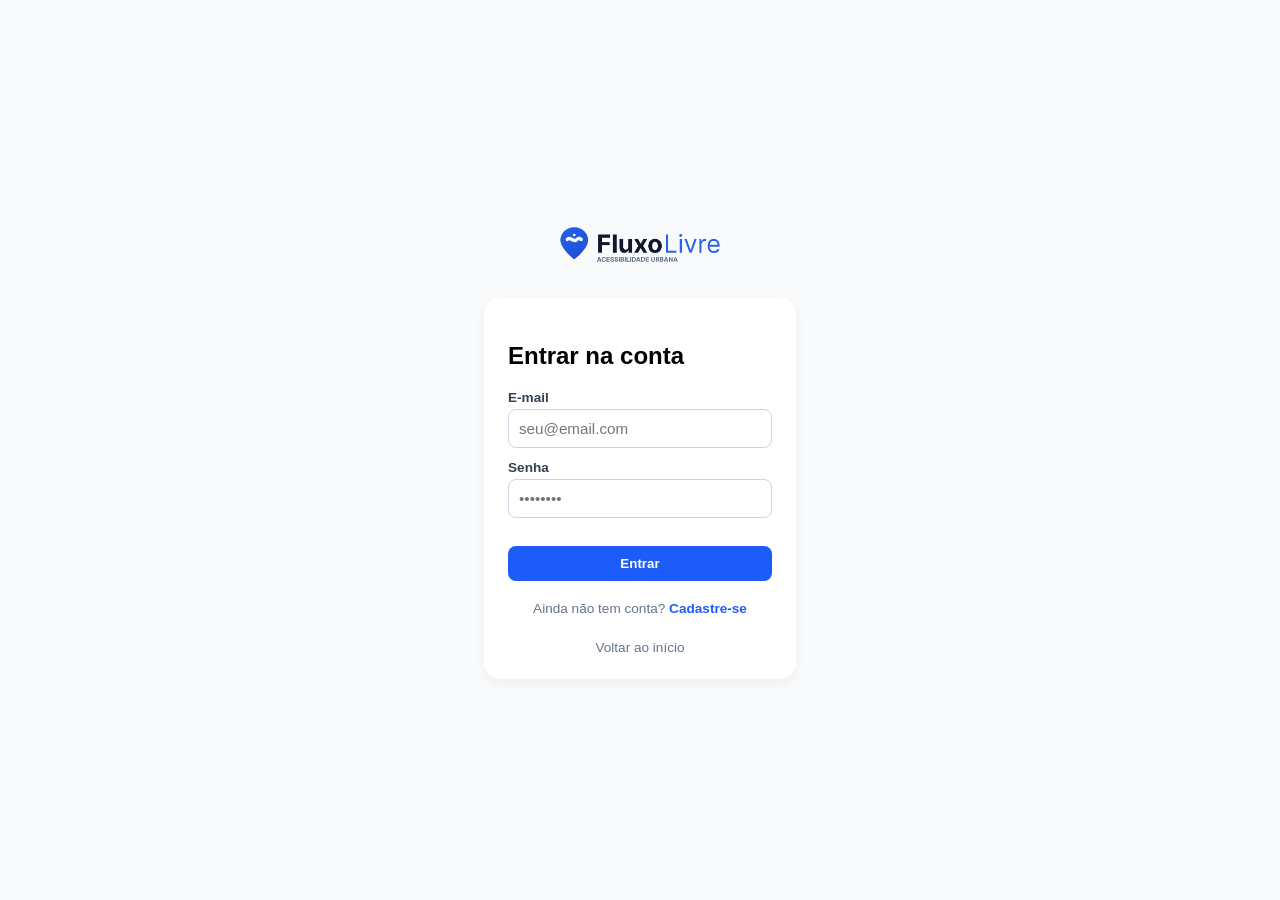
==== fluxo-livre-frontend/login.html @ cc85cd40 "feat: add backend and frontend to the same root folder - for hosting purposes" ====
<!DOCTYPE html>
<html lang="pt-BR">
<head>
    <meta charset="UTF-8">
    <meta name="viewport" content="width=device-width, initial-scale=1.0, maximum-scale=1.0, user-scalable=no">
    <title>Login - Fluxo Livre</title>
    <link rel="stylesheet" href="style.css">
</head>
<body class="auth-body">

    <main class="auth-container">
        <img src="assets/logo.png" alt="Fluxo Livre" class="auth-logo">
        
        <form id="form-login" class="auth-form">
            <h2>Entrar na conta</h2>

            <div class="form-group">
                <label for="email">E-mail</label>
                <input type="email" id="email" required placeholder="seu@email.com">
            </div>

            <div class="form-group">
                <label for="password">Senha</label>
                <input type="password" id="password" required placeholder="••••••••">
            </div>

            <button type="submit" class="btn-primary btn-block">Entrar</button>

            <div class="auth-links">
                <p class="register-text">
                    Ainda não tem conta? <a href="register.html" class="link-highlight">Cadastre-se</a>
                </p>
                <a href="index.html" class="btn-link">Voltar ao início</a>
            </div>
        </form>
    </main>

    <script src="app.js"></script>
</body>
</html>
---- fluxo-livre-frontend/style.css ----
* {
    box-sizing: border-box;
}

html, body {
    margin: 0;
    padding: 0;
    width: 100%;
    height: 100%;
    overflow: hidden; /* Trava rolagens e barras extras */
    font-family: -apple-system, BlinkMacSystemFont, "Segoe UI", Roboto, sans-serif;
}

#map {
    width: 100vw;
    height: 100vh; /* Faz o mapa ocupar 100% da tela do celular */
}

.app-header {
    position: absolute;
    top: 12px;
    left: 50%;
    transform: translateX(-50%);
    z-index: 1000;
    
    display: flex;
    align-items: center;
    justify-content: center;
    
    background: rgba(255, 255, 255, 0.95);
    padding: 6px 16px;
    border-radius: 20px;
    box-shadow: 0 4px 12px rgba(0, 0, 0, 0.15);
}

.app-logo {
    height: 32px; /* Ajusta a altura da imagem mantendo a proporção */
    width: auto;  /* Permite que a imagem se expanda horizontalmente */
    object-fit: contain;
}

.fab-btn {
    position: absolute;
    bottom: 24px;
    right: 24px;
    z-index: 1000;
    
    width: 56px;
    height: 56px;
    border-radius: 50%;
    border: none;
    background-color: #1E5CFA;
    color: #ffffff;
    font-size: 28px;
    font-weight: 300;
    
    box-shadow: 0 4px 12px rgba(30, 92, 250, 0.4);
    cursor: pointer;
    display: flex;
    align-items: center;
    justify-content: center;
    transition: transform 0.2s, background-color 0.2s;
}

.fab-btn:active {
    transform: scale(0.92);
    background-color: #1545c7;
}

.modal-overlay {
    position: fixed;
    top: 0;
    left: 0;
    width: 100vw;
    height: 100vh;
    background: rgba(0, 0, 0, 0.5);
    z-index: 2000;
    
    display: flex;
    align-items: center;
    justify-content: center;
    padding: 16px;
}

.modal-overlay.hidden {
    display: none;
}

.modal-content {
    background: #ffffff;
    width: 100%;
    max-width: 400px;
    border-radius: 16px;
    padding: 20px;
    box-shadow: 0 10px 25px rgba(0,0,0,0.2);
}

.modal-content h2 {
    margin-top: 0;
    font-size: 1.2rem;
    color: #0F172A;
}

.modal-instruction {
    font-size: 0.85rem;
    color: #64748B;
    margin-bottom: 16px;
}

.form-group {
    margin-bottom: 12px;
}

.form-group label {
    display: block;
    font-size: 0.85rem;
    font-weight: 600;
    color: #334155;
    margin-bottom: 4px;
}

.form-group input, .form-group select, .form-group textarea {
    width: 100%;
    padding: 10px;
    border: 1px solid #CBD5E1;
    border-radius: 8px;
    font-size: 0.95rem;
    font-family: inherit;
    resize: vertical;
}

.form-row {
    display: flex;
    gap: 8px;
}

.modal-actions {
    display: flex;
    justify-content: flex-end;
    gap: 8px;
    margin-top: 16px;
}

.btn-primary, .btn-secondary {
    padding: 10px 16px;
    border-radius: 8px;
    border: none;
    font-weight: 600;
    cursor: pointer;
}

.btn-primary {
    background-color: #1E5CFA;
    color: white;
}

.btn-secondary {
    background-color: #E2E8F0;
    color: #475569;
}

.home-body {
    background-color: #ffffff;
    display: flex;
    align-items: center;
    justify-content: center;
    height: 100vh;
    margin: 0;
}

.home-container {
    width: 100%;
    max-width: 360px;
    padding: 24px;
    display: flex;
    flex-direction: column;
    align-items: center;
    gap: 80px;
}

.main-logo {
    width: 220px;
    height: auto;
}

/* GRID DE NAVEGAÇÃO (4 BOTÕES) */
.menu-grid {
    display: grid;
    grid-template-columns: 1fr 1fr;
    gap: 40px 32px;
    width: 100%;
}

.menu-item {
    display: flex;
    flex-direction: column;
    align-items: center;
    text-decoration: none;
    gap: 8px;
}

.icon-circle {
    width: 64px;
    height: 64px;
    border-radius: 50%;
    background-color: #1E5CFA;
    color: #ffffff;
    display: flex;
    align-items: center;
    justify-content: center;
    box-shadow: 0 4px 10px rgba(30, 92, 250, 0.25);
    transition: transform 0.2s;
}

.icon-circle i {
    width: 28px;
    height: 28px;
}

.menu-item span {
    font-size: 0.9rem;
    font-weight: 600;
    color: #0F172A;
}

.menu-item:active .icon-circle {
    transform: scale(0.92);
}

/* ESTILOS DE TELA DE LOGIN */
.auth-body {
    background-color: #f8fafc;
    display: flex;
    align-items: center;
    justify-content: center;
    min-height: 100vh;
    margin: 0;
}

.auth-container {
    width: 100%;
    max-width: 360px;
    padding: 24px;
    display: flex;
    flex-direction: column;
    align-items: center;
}

.auth-logo {
    width: 180px;
    margin-bottom: 32px;
}

.auth-form {
    background: #ffffff;
    width: 100%;
    padding: 24px;
    border-radius: 16px;
    box-shadow: 0 4px 12px rgba(0,0,0,0.05);
}

.btn-block {
    width: 100%;
    margin-top: 16px;
}

.btn-link {
    display: block;
    text-align: center;
    margin-top: 12px;
    color: #64748b;
    text-decoration: none;
    font-size: 0.85rem;
}

.logo-link {
    display: inline-flex;
    align-items: center;
    text-decoration: none;
    cursor: pointer;
}

.auth-links {
    margin-top: 20px;
    text-align: center;
    display: flex;
    flex-direction: column;
    gap: 12px;
}

.register-text {
    font-size: 0.85rem;
    color: #64748b;
    margin: 0;
}

.link-highlight {
    color: #1E5CFA;
    font-weight: 600;
    text-decoration: none;
}

.link-highlight:hover {
    text-decoration: underline;
}
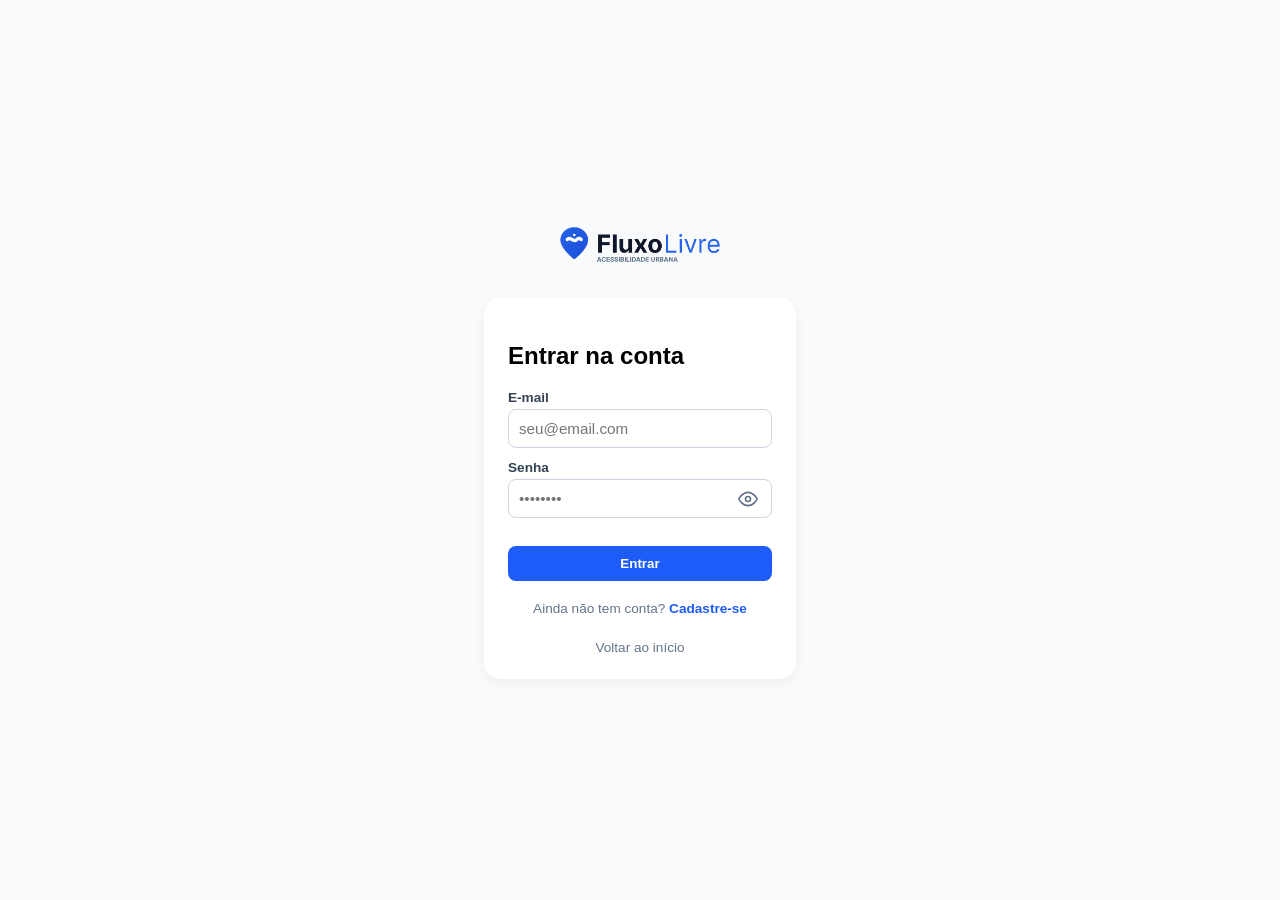
==== commit 4f06bf1a: "Feat: add eye to get to see the password" ====
--- a/fluxo-livre-frontend/login.html
+++ b/fluxo-livre-frontend/login.html
@@ -21,7 +21,19 @@
 
             <div class="form-group">
                 <label for="password">Senha</label>
-                <input type="password" id="password" required placeholder="••••••••">
+                <div class="password-wrapper">
+                    <input type="password" id="password" required placeholder="••••••••">
+                    <button type="button" class="btn-toggle-password" aria-label="Mostrar senha" title="Mostrar/ocultar senha">
+                        <svg class="icon-eye" viewBox="0 0 24 24" width="20" height="20" stroke="currentColor" stroke-width="2" fill="none" stroke-linecap="round" stroke-linejoin="round">
+                            <path d="M1 12s4-8 11-8 11 8 11 8-4 8-11 8-11-8-11-8z"></path>
+                            <circle cx="12" cy="12" r="3"></circle>
+                        </svg>
+                        <svg class="icon-eye-off hidden" viewBox="0 0 24 24" width="20" height="20" stroke="currentColor" stroke-width="2" fill="none" stroke-linecap="round" stroke-linejoin="round">
+                            <path d="M17.94 17.94A10.07 10.07 0 0 1 12 20c-7 0-11-8-11-8a18.45 18.45 0 0 1 5.06-5.94M9.9 4.24A9.12 9.12 0 0 1 12 4c7 0 11 8 11 8a18.5 18.5 0 0 1-2.16 3.19m-6.72-1.07a3 3 0 1 1-4.24-4.24"></path>
+                            <line x1="1" y1="1" x2="23" y2="23"></line>
+                        </svg>
+                    </button>
+                </div>
             </div>
 
             <button type="submit" class="btn-primary btn-block">Entrar</button>
--- a/fluxo-livre-frontend/style.css
+++ b/fluxo-livre-frontend/style.css
@@ -14,6 +14,12 @@
 #map {
     width: 100vw;
     height: 100vh; /* Faz o mapa ocupar 100% da tela do celular */
+}
+
+/* Reposiciona o controle de zoom (+/-) abaixo do header para não sobrepor no celular */
+.leaflet-top.leaflet-left {
+    top: 70px;
+    left: 12px;
 }
 
 .app-header {
@@ -21,16 +27,98 @@
     top: 12px;
     left: 50%;
     transform: translateX(-50%);
-    z-index: 1000;
+    z-index: 1100;
     
-    display: flex;
-    align-items: center;
-    justify-content: center;
+    width: calc(100% - 32px);
+    max-width: 600px;
+    display: flex;
+    align-items: center;
+    justify-content: space-between;
     
     background: rgba(255, 255, 255, 0.95);
-    padding: 6px 16px;
-    border-radius: 20px;
-    box-shadow: 0 4px 12px rgba(0, 0, 0, 0.15);
+    backdrop-filter: blur(8px);
+    padding: 6px 14px;
+    border-radius: 24px;
+    box-shadow: 0 4px 14px rgba(0, 0, 0, 0.12);
+}
+
+.logo-link {
+    display: flex;
+    align-items: center;
+    text-decoration: none;
+}
+
+.user-header {
+    display: flex;
+    align-items: center;
+    gap: 8px;
+}
+
+.user-pill-btn {
+    display: inline-flex;
+    align-items: center;
+    gap: 8px;
+    background: #f0f4ff;
+    border: 1px solid #d4e0fc;
+    color: #1E5CFA;
+    padding: 5px 12px;
+    border-radius: 18px;
+    font-size: 14px;
+    font-weight: 600;
+    cursor: pointer;
+    transition: all 0.2s ease;
+    font-family: inherit;
+}
+
+.user-pill-btn:hover {
+    background: #fee2e2;
+    border-color: #fca5a5;
+    color: #dc2626;
+}
+
+.user-pill-icon {
+    flex-shrink: 0;
+}
+
+.user-pill-name {
+    max-width: 140px;
+    overflow: hidden;
+    text-overflow: ellipsis;
+    white-space: nowrap;
+}
+
+.user-pill-logout-badge {
+    font-size: 11px;
+    font-weight: 500;
+    background: #e2e8f0;
+    color: #64748b;
+    padding: 2px 6px;
+    border-radius: 10px;
+    transition: all 0.2s ease;
+}
+
+.user-pill-btn:hover .user-pill-logout-badge {
+    background: #dc2626;
+    color: #ffffff;
+}
+
+.header-login-btn {
+    display: inline-flex;
+    align-items: center;
+    gap: 6px;
+    background: #1E5CFA;
+    color: #ffffff;
+    text-decoration: none;
+    padding: 6px 14px;
+    border-radius: 18px;
+    font-size: 13px;
+    font-weight: 600;
+    transition: background 0.2s ease;
+    font-family: inherit;
+}
+
+.header-login-btn:hover {
+    background: #1447c7;
 }
 
 .app-logo {
@@ -82,8 +170,9 @@
     padding: 16px;
 }
 
+.hidden,
 .modal-overlay.hidden {
-    display: none;
+    display: none !important;
 }
 
 .modal-content {
@@ -129,6 +218,39 @@
     resize: vertical;
 }
 
+.password-wrapper {
+    position: relative;
+    display: flex;
+    align-items: center;
+    width: 100%;
+}
+
+.password-wrapper input {
+    padding-right: 42px;
+}
+
+.btn-toggle-password {
+    position: absolute;
+    right: 8px;
+    top: 50%;
+    transform: translateY(-50%);
+    background: transparent;
+    border: none;
+    color: #64748B;
+    cursor: pointer;
+    display: flex;
+    align-items: center;
+    justify-content: center;
+    padding: 6px;
+    border-radius: 6px;
+    transition: color 0.2s, background-color 0.2s;
+}
+
+.btn-toggle-password:hover {
+    color: #1E5CFA;
+    background-color: #f1f5f9;
+}
+
 .form-row {
     display: flex;
     gap: 8px;
@@ -157,6 +279,42 @@
 .btn-secondary {
     background-color: #E2E8F0;
     color: #475569;
+}
+
+.modal-auth-warning-content {
+    text-align: center;
+    max-width: 360px;
+    padding: 28px 24px;
+}
+
+.modal-auth-icon {
+    display: inline-flex;
+    align-items: center;
+    justify-content: center;
+    width: 60px;
+    height: 60px;
+    background: #eff6ff;
+    border-radius: 50%;
+    margin-bottom: 16px;
+}
+
+.modal-actions-auth {
+    display: flex;
+    flex-direction: column;
+    gap: 10px;
+    margin-top: 20px;
+}
+
+.modal-actions-auth .btn-primary,
+.modal-actions-auth .btn-secondary {
+    display: block;
+    width: 100%;
+    text-align: center;
+    text-decoration: none;
+    box-sizing: border-box;
+    font-size: 0.95rem;
+    padding: 12px 16px;
+    font-family: inherit;
 }
 
 .home-body {
